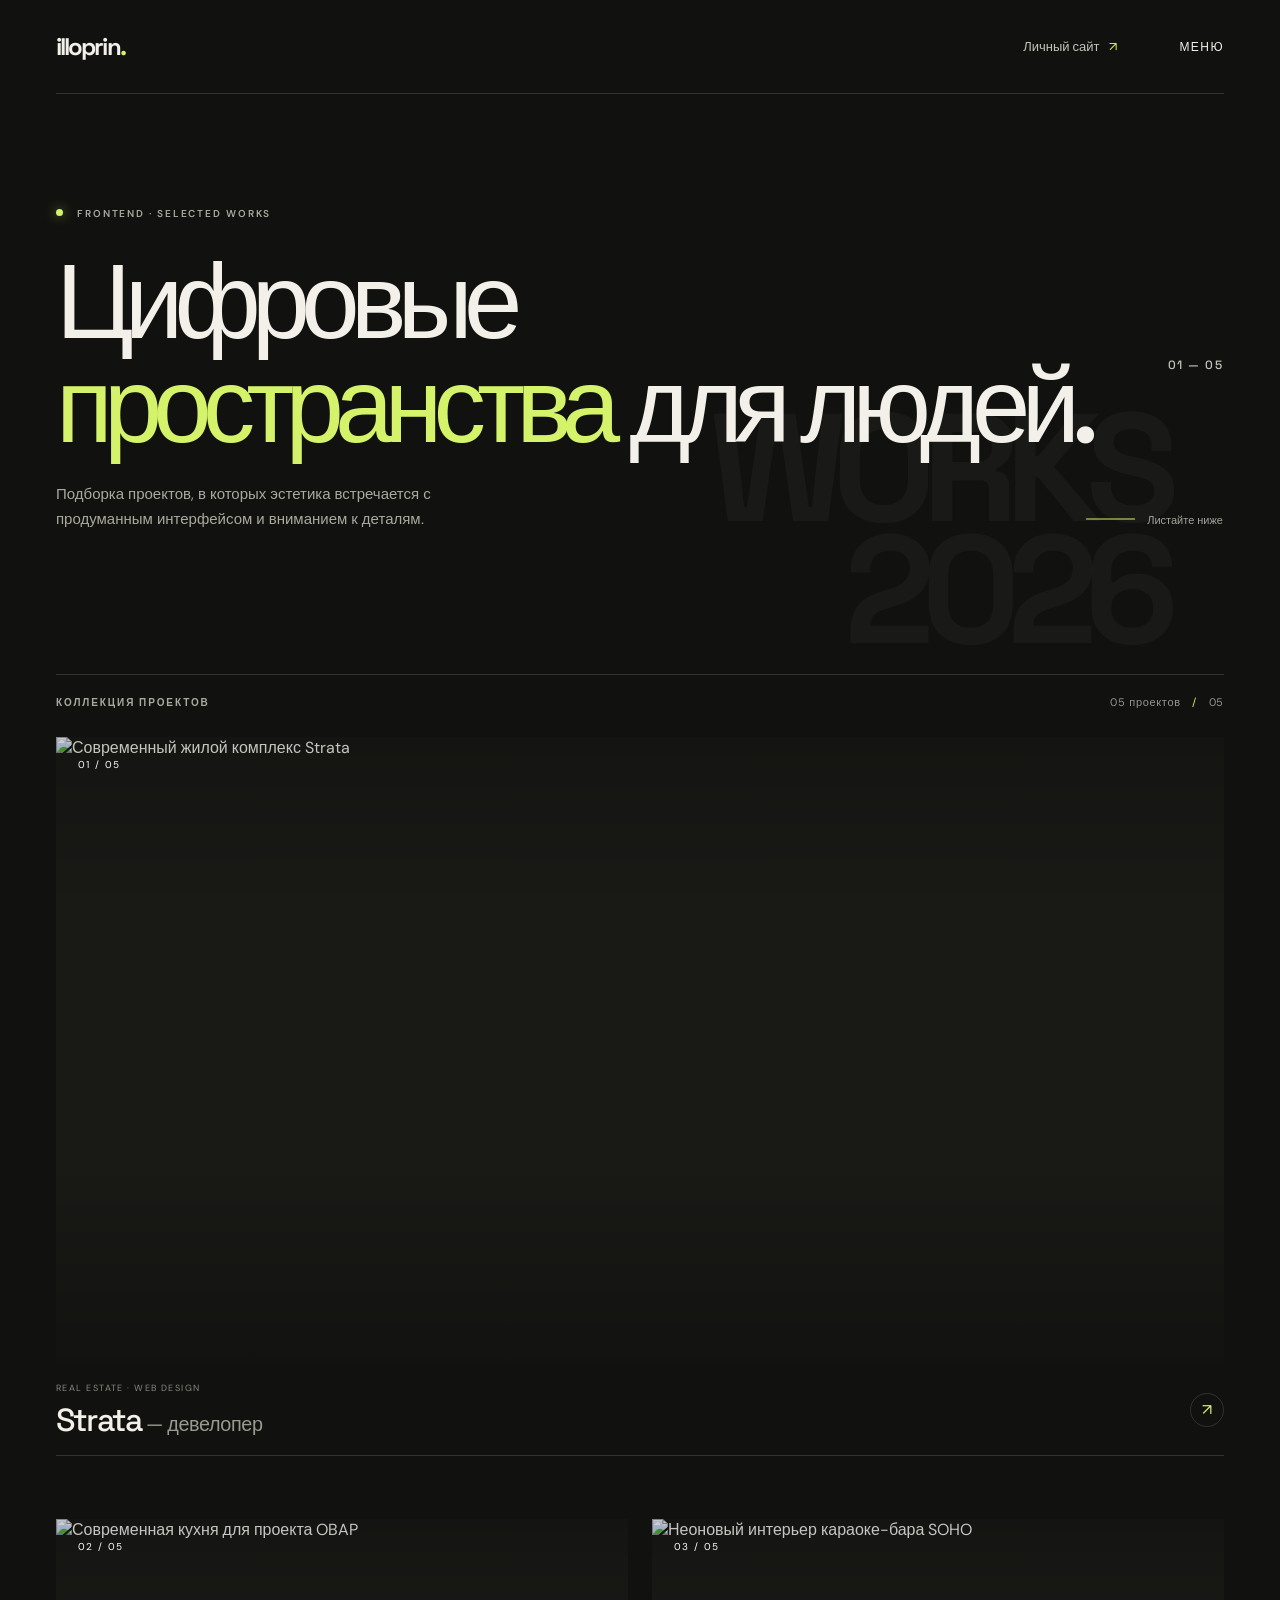
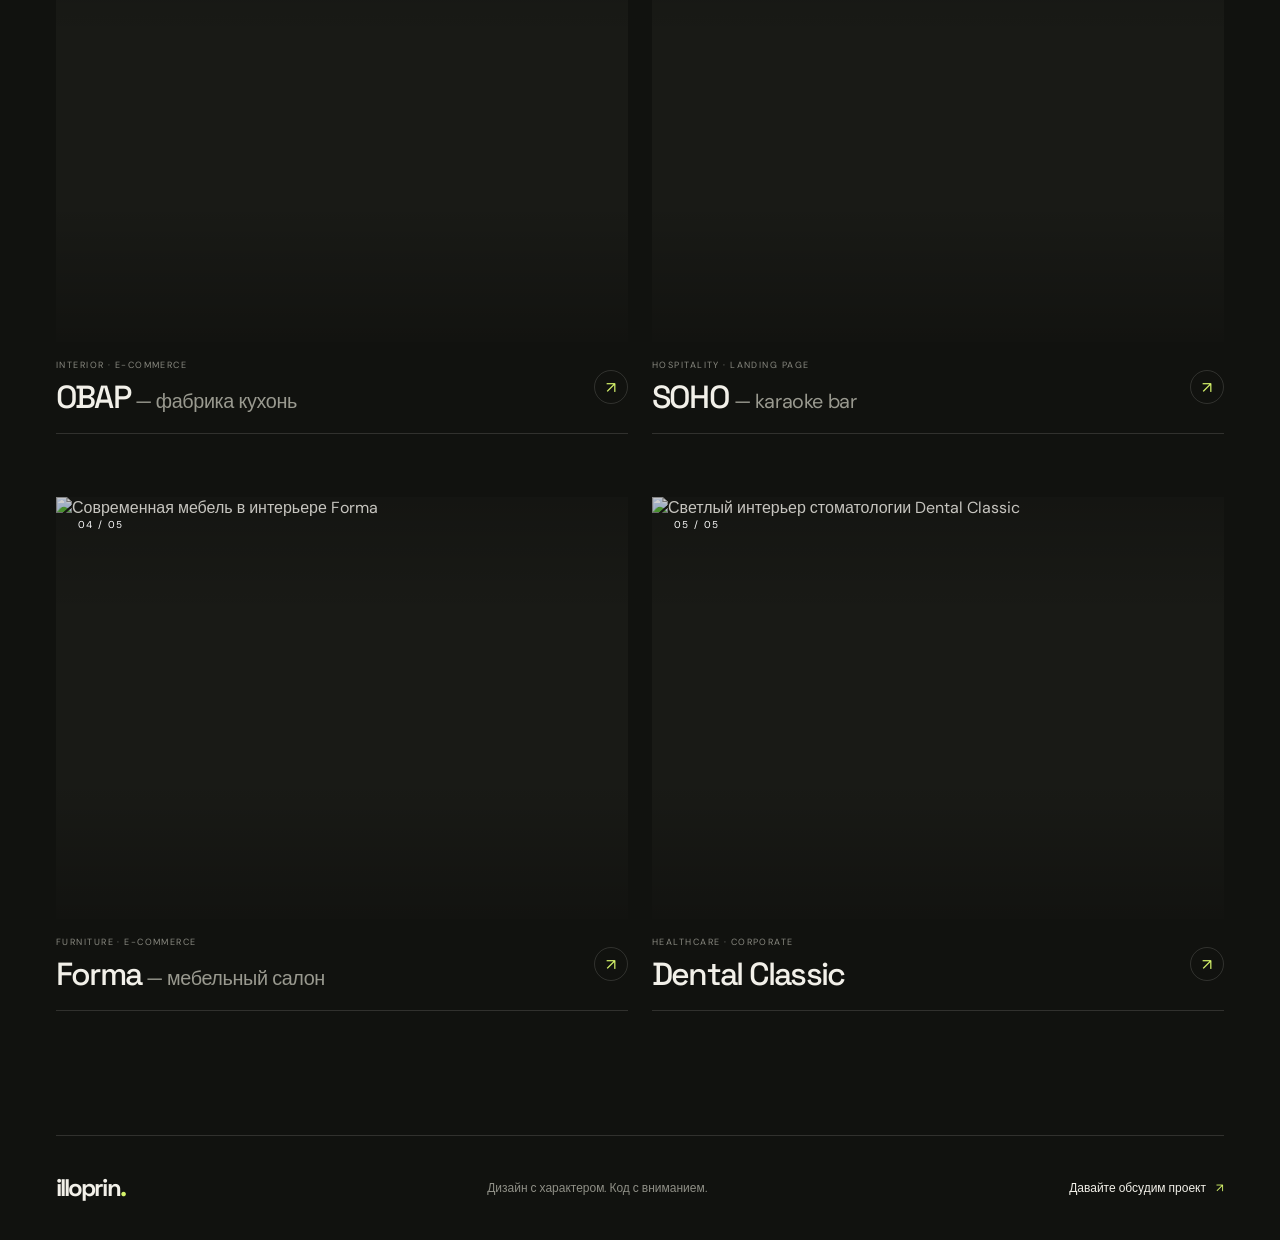
==== index.html @ 5fa37770 "initial commit" ====
<!doctype html>
<html lang="ru">
  <head>
    <meta charset="UTF-8" />
    <meta name="viewport" content="width=device-width, initial-scale=1.0" />
    <meta name="theme-color" content="#11120f" />
    <meta name="description" content="Подборка frontend-проектов: сайты для девелопера, фабрики кухонь, караоке-бара, мебельного салона и стоматологии." />
    <title>Showcase — избранные проекты</title>
    <link rel="preconnect" href="https://fonts.googleapis.com" />
    <link rel="preconnect" href="https://fonts.gstatic.com" crossorigin />
    <link href="https://fonts.googleapis.com/css2?family=DM+Sans:wght@400;500;600;700&family=Space+Grotesk:wght@400;500;600;700&display=swap" rel="stylesheet" />
    <link rel="stylesheet" href="showcase.css" />
    <script src="showcase.js" defer></script>
  </head>
  <body>
    <div class="page-shell">
      <header class="site-header">
        <a class="wordmark" href="#top" aria-label="Showcase — на главную">illoprin<span>.</span></a>
        <a class="header-note" href="https://illoprin.ru/" target="_blank" rel="noreferrer">Личный сайт <span aria-hidden="true">↗</span></a>
        <button class="menu-toggle" type="button" aria-expanded="false" aria-controls="site-menu" aria-label="Открыть меню">
          <span class="menu-label">Меню</span>
        </button>
      </header>

      <main id="top">
        <section class="intro" aria-labelledby="intro-title">
          <div class="intro-copy">
            <p class="eyebrow"><span class="status-dot"></span> FRONTEND · SELECTED WORKS</p>
            <h1 id="intro-title">Цифровые<br /><span>пространства</span><i> для людей.</i></h1>
            <p class="intro-description">Подборка проектов, в которых эстетика встречается с продуманным интерфейсом и вниманием к деталям.</p>
          </div>
          <div class="intro-side">
            <span class="side-index">01 — 05</span>
            <a class="scroll-cue" href="#projects"><span class="scroll-line"></span> Листайте ниже</a>
          </div>
          <span class="intro-watermark" aria-hidden="true">WORKS<br />2026</span>
        </section>

        <section class="projects" id="projects" aria-label="Избранные проекты">
          <div class="section-heading">
            <p class="eyebrow">КОЛЛЕКЦИЯ ПРОЕКТОВ</p>
            <span>05 проектов <span class="heading-divider">/</span> 05</span>
          </div>
          <div class="project-grid">
            <a class="project-card project-card--wide" href="https://illoprin.github.io/portfolio-cases/strata/" target="_blank" rel="noreferrer" style="--card-accent:#d5debf; --card-image:url('https://images.unsplash.com/photo-1545324418-cc1a3fa10c00?auto=format&fit=crop&w=1600&q=85')" data-menu-image="https://images.unsplash.com/photo-1545324418-cc1a3fa10c00?auto=format&fit=crop&w=1800&q=85">
              <div class="card-image"><img src="https://images.unsplash.com/photo-1545324418-cc1a3fa10c00?auto=format&amp;fit=crop&amp;w=1400&amp;q=85" alt="Современный жилой комплекс Strata" loading="lazy" /><span class="card-open" aria-hidden="true">↗</span><span class="card-number">01 / 05</span></div>
              <div class="card-info"><div><p class="card-category">REAL ESTATE · WEB DESIGN</p><h2>Strata<span> — девелопер</span></h2></div><span class="card-arrow" aria-hidden="true">↗</span></div>
            </a>
            <a class="project-card" href="https://illoprin.github.io/portfolio-cases/obap/" target="_blank" rel="noreferrer" style="--card-accent:#eee8d8; --card-image:url('https://images.unsplash.com/photo-1600566753086-00f18fb6b3ea?auto=format&fit=crop&w=1200&q=85')" data-menu-image="https://images.unsplash.com/photo-1600566753086-00f18fb6b3ea?auto=format&fit=crop&w=1800&q=85">
              <div class="card-image"><img src="https://images.unsplash.com/photo-1600566753086-00f18fb6b3ea?auto=format&amp;fit=crop&amp;w=1100&amp;q=85" alt="Современная кухня для проекта OBAP" loading="lazy" /><span class="card-open" aria-hidden="true">↗</span><span class="card-number">02 / 05</span></div>
              <div class="card-info"><div><p class="card-category">INTERIOR · E-COMMERCE</p><h2>OBAP<span> — фабрика кухонь</span></h2></div><span class="card-arrow" aria-hidden="true">↗</span></div>
            </a>
            <a class="project-card" href="https://illoprin.github.io/portfolio-cases/soho/" target="_blank" rel="noreferrer" style="--card-accent:#c2a0e8; --card-image:url('https://images.pexels.com/photos/13825633/pexels-photo-13825633.jpeg?auto=compress&cs=tinysrgb&w=1200')" data-menu-image="https://images.pexels.com/photos/13825633/pexels-photo-13825633.jpeg?auto=compress&cs=tinysrgb&w=1800">
              <div class="card-image"><img src="https://images.pexels.com/photos/13825633/pexels-photo-13825633.jpeg?auto=compress&amp;cs=tinysrgb&amp;w=1100" alt="Неоновый интерьер караоке-бара SOHO" loading="lazy" /><span class="card-open" aria-hidden="true">↗</span><span class="card-number">03 / 05</span></div>
              <div class="card-info"><div><p class="card-category">HOSPITALITY · LANDING PAGE</p><h2>SOHO<span> — karaoke bar</span></h2></div><span class="card-arrow" aria-hidden="true">↗</span></div>
            </a>
            <a class="project-card" href="https://illoprin.github.io/portfolio-cases/forma/" target="_blank" rel="noreferrer" style="--card-accent:#d8c1a6; --card-image:url('https://images.unsplash.com/photo-1567016432779-094069958ea5?auto=format&fit=crop&w=1200&q=85')" data-menu-image="https://images.unsplash.com/photo-1567016432779-094069958ea5?auto=format&fit=crop&w=1800&q=85">
              <div class="card-image"><img src="https://images.unsplash.com/photo-1567016432779-094069958ea5?auto=format&amp;fit=crop&amp;w=1100&amp;q=85" alt="Современная мебель в интерьере Forma" loading="lazy" /><span class="card-open" aria-hidden="true">↗</span><span class="card-number">04 / 05</span></div>
              <div class="card-info"><div><p class="card-category">FURNITURE · E-COMMERCE</p><h2>Forma<span> — мебельный салон</span></h2></div><span class="card-arrow" aria-hidden="true">↗</span></div>
            </a>
            <a class="project-card" href="https://illoprin.github.io/portfolio-cases/dental-classic/" target="_blank" rel="noreferrer" style="--card-accent:#a8cfca; --card-image:url('https://images.unsplash.com/photo-1606811971618-4486d14f3f99?auto=format&fit=crop&w=1200&q=85')" data-menu-image="https://images.unsplash.com/photo-1606811971618-4486d14f3f99?auto=format&fit=crop&w=1800&q=85">
              <div class="card-image"><img src="https://images.unsplash.com/photo-1606811841689-23dfddce3e95?auto=format&amp;fit=crop&amp;w=1100&amp;q=85" alt="Светлый интерьер стоматологии Dental Classic" loading="lazy" /><span class="card-open" aria-hidden="true">↗</span><span class="card-number">05 / 05</span></div>
              <div class="card-info"><div><p class="card-category">HEALTHCARE · CORPORATE</p><h2>Dental Classic</h2></div><span class="card-arrow" aria-hidden="true">↗</span></div>
            </a>
          </div>
        </section>
      </main>

      <footer class="site-footer">
        <a class="wordmark" href="#top">illoprin<span>.</span></a>
        <p>Дизайн с характером. Код с вниманием.</p>
        <a class="contact-link" href="https://t.me/illoprin" target="_blank" rel="noreferrer">Давайте обсудим проект <span>↗</span></a>
      </footer>
    </div>

    <div class="menu-backdrop" aria-hidden="true"></div>
    <nav class="site-menu" id="site-menu" aria-label="Навигация по проектам" aria-hidden="true" inert>
      <button class="menu-close" type="button" aria-label="Закрыть меню">×</button>
      <div class="menu-inner">
        <p class="eyebrow">НАВИГАЦИЯ</p>
        <a href="https://illoprin.github.io/portfolio-cases/strata/" target="_blank" rel="noreferrer" class="menu-item" data-project="0"><span>01</span> Strata <small>Девелопер</small><b>↗</b></a>
        <a href="https://illoprin.github.io/portfolio-cases/obap/" target="_blank" rel="noreferrer" class="menu-item" data-project="1"><span>02</span> OBAP <small>Фабрика кухонь</small><b>↗</b></a>
        <a href="https://illoprin.github.io/portfolio-cases/soho/" target="_blank" rel="noreferrer" class="menu-item" data-project="2"><span>03</span> SOHO <small>Karaoke bar</small><b>↗</b></a>
        <a href="https://illoprin.github.io/portfolio-cases/forma/" target="_blank" rel="noreferrer" class="menu-item" data-project="3"><span>04</span> Forma <small>Мебельный салон</small><b>↗</b></a>
        <a href="https://illoprin.github.io/portfolio-cases/dental-classic/" target="_blank" rel="noreferrer" class="menu-item" data-project="4"><span>05</span> Dental Classic <small>Стоматология</small><b>↗</b></a>
        <a class="menu-contact" href="https://t.me/illoprin" target="_blank" rel="noreferrer">Связаться со мной <span>↗</span></a>
      </div>
      <span class="menu-footnote">SELECTED WORKS · 2024—2025</span>
    </nav>
  </body>
</html>
---- showcase.css ----
:root {
  color-scheme: dark;
  --bg: #11120f;
  --surface: #191a16;
  --text: #f2f0e9;
  --muted: #95958d;
  --acid: #d5f36a;
  --line: rgba(242, 240, 233, 0.14);
  font-family: "DM Sans", sans-serif;
  font-synthesis: none;
  text-rendering: optimizeLegibility;
}

* {
  box-sizing: border-box;
}
html {
  scroll-behavior: smooth;
}
body {
  margin: 0;
  background: var(--bg);
  color: var(--text);
}
a {
  color: inherit;
  text-decoration: none;
}
button {
  color: inherit;
  font: inherit;
}
.page-shell {
  position: relative;
  z-index: 1;
  overflow: hidden;
  transition:
    filter 0.55s ease,
    transform 0.55s ease;
}
.site-header,
.intro,
.projects,
.site-footer {
  width: min(1440px, calc(100% - 112px));
  margin-inline: auto;
}
.site-header {
  height: 94px;
  display: flex;
  align-items: center;
  justify-content: space-between;
  border-bottom: 1px solid var(--line);
  position: relative;
  z-index: 12;
}
.wordmark {
  font:
    700 24px "Space Grotesk",
    sans-serif;
  letter-spacing: -0.08em;
}
.wordmark span {
  color: var(--acid);
}
.header-note {
  margin-left: auto;
  margin-right: 52px;
  font-size: 13px;
  color: #c3c2b9;
}
.header-note span,
.contact-link span {
  color: var(--acid);
  margin-left: 7px;
}
.menu-toggle {
  display: flex;
  align-items: center;
  gap: 12px;
  border: 0;
  background: none;
  cursor: pointer;
  padding: 10px 0 10px 10px;
  font-size: 12px;
  letter-spacing: 0.12em;
  text-transform: uppercase;
}
.menu-toggle span:not(.menu-label) {
  position: absolute;
  width: 22px;
  height: 1px;
  right: 48px;
  background: var(--text);
  transition: transform 0.3s ease;
}

.intro {
  position: relative;
  min-height: 575px;
  display: flex;
  align-items: center;
  justify-content: space-between;
  padding: 87px 0 110px;
}
.intro-copy {
  position: relative;
  z-index: 1;
}
.eyebrow {
  margin: 0;
  color: #aaa99f;
  font-size: 10px;
  letter-spacing: 0.19em;
  font-weight: 600;
}
.status-dot {
  display: inline-block;
  width: 7px;
  height: 7px;
  border-radius: 50%;
  background: var(--acid);
  margin: 0 10px 1px 0;
  box-shadow: 0 0 12px #d5f36a90;
}
h1 {
  margin: 31px 0 23px;
  font:
    500 clamp(56px, 8.2vw, 116px)/0.99 "Space Grotesk",
    sans-serif;
  letter-spacing: -0.085em;
}
h1 span {
  color: var(--acid);
}
h1 i {
  font-style: normal;
}
.intro-description {
  max-width: 410px;
  margin: 0;
  color: #aaa99f;
  font-size: 15px;
  line-height: 1.7;
}
.intro-side {
  position: absolute;
  right: 1px;
  top: 50%;
  transform: translateY(-15%);
  display: flex;
  flex-direction: column;
  align-items: flex-end;
  gap: 140px;
}
.side-index {
  font:
    500 12px "Space Grotesk",
    sans-serif;
  color: #c7c6bd;
  letter-spacing: 0.12em;
}
.scroll-cue {
  display: flex;
  align-items: center;
  gap: 12px;
  color: #a3a39a;
  font-size: 11px;
}
.scroll-line {
  width: 49px;
  height: 1px;
  background: var(--acid);
}
.intro-watermark {
  position: absolute;
  right: 5%;
  bottom: 18px;
  color: rgba(255, 255, 255, 0.035);
  font:
    700 clamp(76px, 12vw, 170px)/0.79 "Space Grotesk",
    sans-serif;
  letter-spacing: -0.09em;
  text-align: right;
  pointer-events: none;
}
.projects {
  padding: 5px 0 124px;
}
.section-heading {
  border-top: 1px solid var(--line);
  padding: 20px 0 28px;
  display: flex;
  justify-content: space-between;
  align-items: center;
  color: #96968e;
  font-size: 11px;
  letter-spacing: 0.06em;
}
.heading-divider {
  color: var(--acid);
  padding: 0 8px;
}
.project-grid {
  display: grid;
  grid-template-columns: repeat(2, minmax(0, 1fr));
  gap: 63px 24px;
}
.project-card {
  display: block;
  min-width: 0;
}
.project-card--wide {
  grid-column: 1 / -1;
}
.card-image {
  position: relative;
  overflow: hidden;
  height: clamp(270px, 33vw, 455px);
  background: var(--surface);
}
.project-card--wide .card-image {
  height: clamp(360px, 49vw, 665px);
}
.card-image::after {
  content: "";
  position: absolute;
  inset: 0;
  background: linear-gradient(
    180deg,
    rgba(0, 0, 0, 0.2),
    transparent 28%,
    transparent 67%,
    rgba(0, 0, 0, 0.28)
  );
  pointer-events: none;
}
.card-image img {
  display: block;
  width: 100%;
  height: 100%;
  object-fit: cover;
  transition:
    transform 0.8s cubic-bezier(0.2, 0.65, 0.3, 1),
    filter 0.5s;
}
.project-card:hover .card-image img {
  transform: scale(1.035);
  filter: saturate(1.07);
}
.card-number {
  position: absolute;
  z-index: 1;
  left: 22px;
  top: 21px;
  color: white;
  font-size: 10px;
  letter-spacing: 0.14em;
}
.card-open {
  position: absolute;
  z-index: 1;
  right: 18px;
  top: 18px;
  width: 40px;
  height: 40px;
  border: 1px solid rgba(255, 255, 255, 0.6);
  border-radius: 50%;
  display: grid;
  place-items: center;
  font-size: 18px;
  opacity: 0;
  transform: translate(-5px, 5px);
  transition: 0.3s ease;
}
.project-card:hover .card-open {
  opacity: 1;
  transform: none;
}
.card-info {
  min-height: 92px;
  display: flex;
  align-items: center;
  justify-content: space-between;
  border-bottom: 1px solid var(--line);
}
.card-category {
  margin: 0 0 9px;
  color: #898980;
  font-size: 9px;
  letter-spacing: 0.16em;
}
.card-info h2 {
  margin: 0;
  font:
    500 clamp(22px, 3vw, 32px)/1.1 "Space Grotesk",
    sans-serif;
  letter-spacing: -0.055em;
}
.card-info h2 span {
  color: #99998f;
  font-family: "DM Sans", sans-serif;
  font-weight: 400;
  font-size: 0.62em;
  letter-spacing: -0.02em;
}
.card-arrow {
  width: 34px;
  height: 34px;
  border: 1px solid var(--line);
  border-radius: 50%;
  display: grid;
  place-items: center;
  color: var(--acid);
  transition:
    background 0.25s,
    color 0.25s;
}
.project-card:hover .card-arrow {
  background: var(--acid);
  color: var(--bg);
}
.site-footer {
  min-height: 105px;
  border-top: 1px solid var(--line);
  display: flex;
  align-items: center;
  justify-content: space-between;
  gap: 20px;
}
.site-footer p {
  color: #8f8f86;
  font-size: 12px;
}
.contact-link {
  font-size: 12px;
}
.menu-backdrop {
  position: fixed;
  inset: -30px;
  z-index: 5;
  opacity: 0;
  pointer-events: none;
  background-size: cover;
  background-position: center;
  filter: blur(22px) brightness(0.34);
  transform: scale(1.08);
  transition:
    opacity 0.5s ease,
    background-image 0.3s ease;
}
.menu-backdrop::after {
  content: "";
  position: absolute;
  inset: 0;
  background: rgba(8, 9, 7, 0.48);
}
.site-menu {
  position: fixed;
  inset: 0;
  z-index: 10;
  display: flex;
  justify-content: center;
  align-items: center;
  visibility: hidden;
  opacity: 0;
  transition:
    opacity 0.35s ease,
    visibility 0.35s;
  overflow-y: auto;
}
.menu-inner {
  width: min(720px, calc(100% - 48px));
  padding: 105px 0 90px;
}
.menu-close {
  position: fixed;
  top: 30px;
  right: max(56px, calc((100vw - 1440px) / 2));
  width: 42px;
  height: 42px;
  border: 1px solid rgba(255, 255, 255, 0.5);
  border-radius: 50%;
  background: transparent;
  color: var(--text);
  font-size: 28px;
  line-height: 1;
  cursor: pointer;
  z-index: 2;
  transition:
    color 0.2s,
    background 0.2s;
}
.menu-close:hover {
  background: var(--acid);
  color: var(--bg);
}
.menu-inner > .eyebrow {
  margin-bottom: 22px;
}
.menu-item {
  min-height: 69px;
  display: flex;
  align-items: baseline;
  gap: 18px;
  border-bottom: 1px solid rgba(255, 255, 255, 0.24);
  font:
    500 clamp(25px, 4vw, 38px) "Space Grotesk",
    sans-serif;
  letter-spacing: -0.055em;
  transition:
    color 0.2s,
    padding 0.25s;
}
.menu-item:hover {
  color: var(--acid);
  padding-left: 8px;
}
.menu-item > span {
  width: 25px;
  color: var(--acid);
  font:
    10px "DM Sans",
    sans-serif;
  letter-spacing: 0.08em;
}
.menu-item small {
  color: #c2c0b6;
  font:
    11px "DM Sans",
    sans-serif;
  letter-spacing: 0;
  margin-left: auto;
}
.menu-item b {
  color: var(--acid);
  font:
    16px "DM Sans",
    sans-serif;
}
.menu-contact {
  display: inline-flex;
  margin-top: 33px;
  font-size: 12px;
  border-bottom: 1px solid var(--acid);
  padding-bottom: 7px;
}
.menu-contact span {
  color: var(--acid);
  padding-left: 14px;
}
.menu-footnote {
  position: fixed;
  bottom: 32px;
  right: max(56px, calc((100vw - 1440px) / 2));
  color: rgba(255, 255, 255, 0.62);
  font-size: 9px;
  letter-spacing: 0.16em;
}
body.menu-open {
  overflow: hidden;
}
body.menu-open .page-shell {
  filter: blur(5px) brightness(0.38);
  transform: scale(0.99);
  pointer-events: none;
}
body.menu-open .menu-backdrop {
  opacity: 1;
}
body.menu-open .site-menu {
  visibility: visible;
  opacity: 1;
}
@media (min-width: 1500px) {
  .menu-toggle span:not(.menu-label) {
    right: max(56px, calc((100vw - 1440px) / 2));
  }
}
@media (max-width: 760px) {
  .site-header,
  .intro,
  .projects,
  .site-footer {
    width: calc(100% - 40px);
  }
  .site-header {
    height: 76px;
  }
  .header-note {
    margin-right: 34px;
    font-size: 11px;
  }
  .menu-toggle span:not(.menu-label) {
    right: 20px;
  }
  .menu-toggle .menu-label {
    display: none;
  }
  .intro {
    min-height: 530px;
    padding: 90px 0 120px;
    align-items: flex-start;
  }
  h1 {
    font-size: clamp(55px, 12vw, 86px);
    margin-top: 31px;
  }
  .intro-description {
    max-width: 330px;
    font-size: 14px;
  }
  .intro-side {
    top: auto;
    bottom: 45px;
    left: 0;
    right: 0;
    transform: none;
    flex-direction: row;
    justify-content: space-between;
    align-items: center;
    gap: 0;
  }
  .intro-watermark {
    right: -15px;
    bottom: 35px;
    font-size: 20vw;
  }
  .project-grid {
    gap: 45px 16px;
  }
  .card-image {
    height: clamp(220px, 43vw, 330px);
  }
  .project-card--wide .card-image {
    height: clamp(270px, 63vw, 470px);
  }
  .card-info {
    min-height: 82px;
  }
  .card-number {
    left: 13px;
    top: 14px;
  }
  .card-info h2 {
    font-size: clamp(20px, 4vw, 27px);
  }
  .card-category {
    font-size: 8px;
  }
  .projects {
    padding-bottom: 85px;
  }
  .site-footer {
    min-height: 130px;
    flex-wrap: wrap;
    padding: 25px 0;
  }
  .site-footer p {
    order: 3;
    width: 100%;
    margin: 0;
  }
  .menu-footnote {
    right: 20px;
    bottom: 18px;
  }
  .menu-close {
    top: 17px;
    right: 20px;
  }
  .menu-inner {
    padding-top: 85px;
  }
}
@media (max-width: 520px) {
  .project-grid {
    grid-template-columns: 1fr;
    gap: 38px;
  }
  .project-card--wide {
    grid-column: auto;
  }
  .card-image,
  .project-card--wide .card-image {
    height: 66vw;
    max-height: 390px;
  }
  .card-open {
    opacity: 1;
    transform: none;
  }
  .card-info {
    min-height: 76px;
  }
  .card-info h2 {
    font-size: 25px;
  }
  .menu-item {
    min-height: 62px;
    gap: 11px;
    font-size: 27px;
  }
  .menu-item small {
    font-size: 9px;
  }
  .menu-item > span {
    width: 20px;
  }
  .section-heading {
    font-size: 10px;
  }
  .site-footer .contact-link {
    font-size: 10px;
  }
}
@media (prefers-reduced-motion: reduce) {
  *,
  *::before,
  *::after {
    scroll-behavior: auto !important;
    transition-duration: 0.01ms !important;
    animation-duration: 0.01ms !important;
  }
}
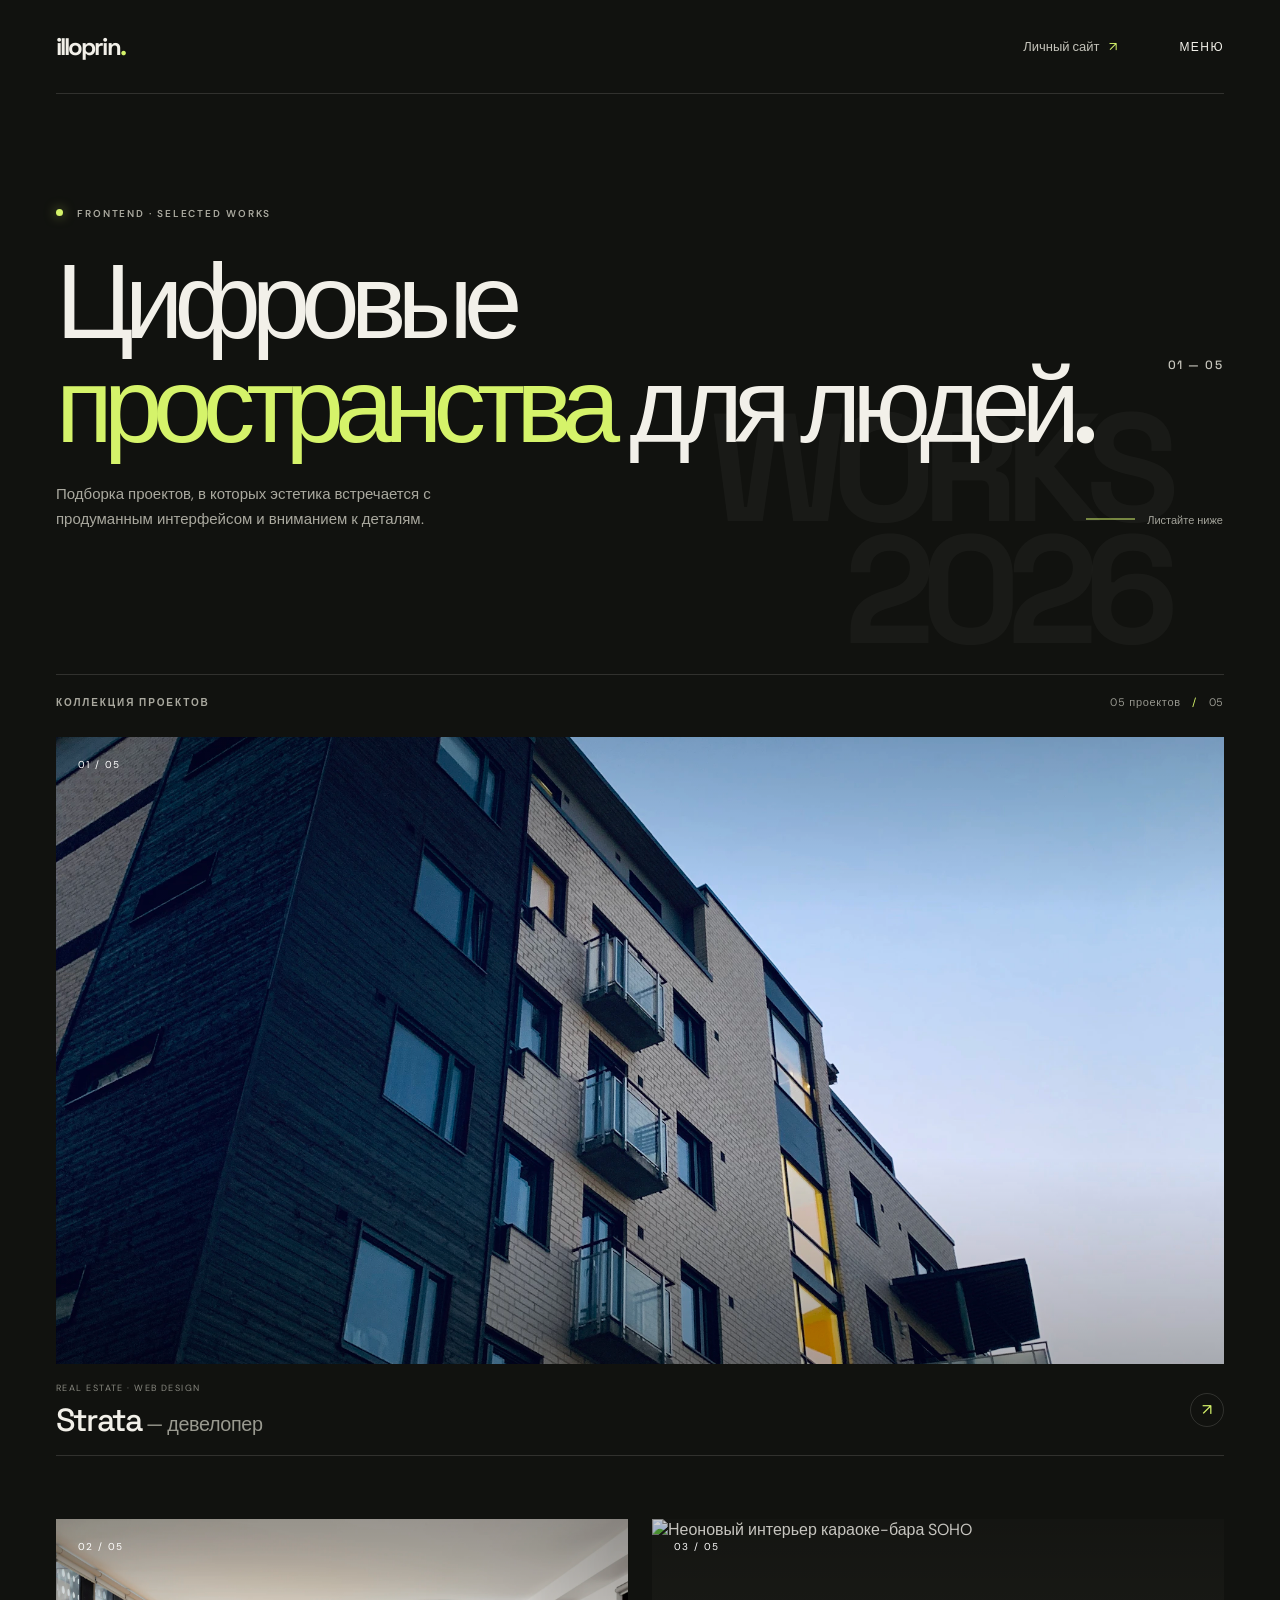
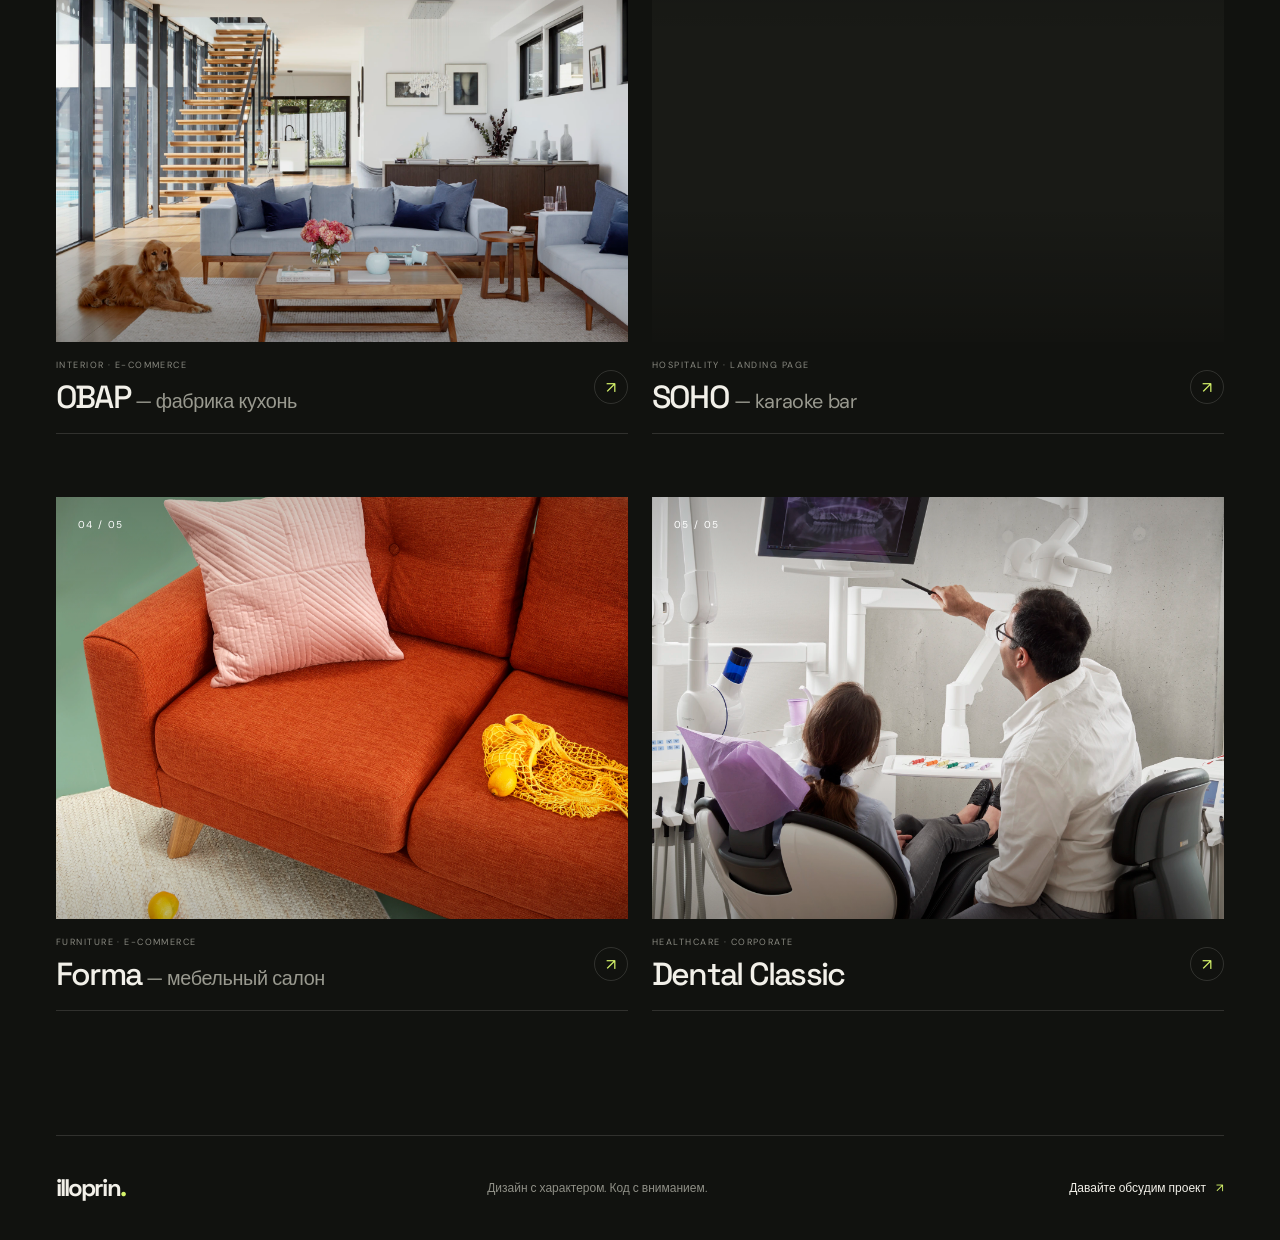
==== commit 27edf17c: "local image placement" ====
--- a/index.html
+++ b/index.html
@@ -4,20 +4,40 @@
     <meta charset="UTF-8" />
     <meta name="viewport" content="width=device-width, initial-scale=1.0" />
     <meta name="theme-color" content="#11120f" />
-    <meta name="description" content="Подборка frontend-проектов: сайты для девелопера, фабрики кухонь, караоке-бара, мебельного салона и стоматологии." />
+    <meta
+      name="description"
+      content="Подборка frontend-проектов: сайты для девелопера, фабрики кухонь, караоке-бара, мебельного салона и стоматологии."
+    />
     <title>Showcase — избранные проекты</title>
     <link rel="preconnect" href="https://fonts.googleapis.com" />
     <link rel="preconnect" href="https://fonts.gstatic.com" crossorigin />
-    <link href="https://fonts.googleapis.com/css2?family=DM+Sans:wght@400;500;600;700&family=Space+Grotesk:wght@400;500;600;700&display=swap" rel="stylesheet" />
+    <link
+      href="https://fonts.googleapis.com/css2?family=DM+Sans:wght@400;500;600;700&family=Space+Grotesk:wght@400;500;600;700&display=swap"
+      rel="stylesheet"
+    />
     <link rel="stylesheet" href="showcase.css" />
     <script src="showcase.js" defer></script>
   </head>
   <body>
     <div class="page-shell">
       <header class="site-header">
-        <a class="wordmark" href="#top" aria-label="Showcase — на главную">illoprin<span>.</span></a>
-        <a class="header-note" href="https://illoprin.ru/" target="_blank" rel="noreferrer">Личный сайт <span aria-hidden="true">↗</span></a>
-        <button class="menu-toggle" type="button" aria-expanded="false" aria-controls="site-menu" aria-label="Открыть меню">
+        <a class="wordmark" href="#top" aria-label="Showcase — на главную"
+          >illoprin<span>.</span></a
+        >
+        <a
+          class="header-note"
+          href="https://illoprin.ru/"
+          target="_blank"
+          rel="noreferrer"
+          >Личный сайт <span aria-hidden="true">↗</span></a
+        >
+        <button
+          class="menu-toggle"
+          type="button"
+          aria-expanded="false"
+          aria-controls="site-menu"
+          aria-label="Открыть меню"
+        >
           <span class="menu-label">Меню</span>
         </button>
       </header>
@@ -25,15 +45,26 @@
       <main id="top">
         <section class="intro" aria-labelledby="intro-title">
           <div class="intro-copy">
-            <p class="eyebrow"><span class="status-dot"></span> FRONTEND · SELECTED WORKS</p>
-            <h1 id="intro-title">Цифровые<br /><span>пространства</span><i> для людей.</i></h1>
-            <p class="intro-description">Подборка проектов, в которых эстетика встречается с продуманным интерфейсом и вниманием к деталям.</p>
+            <p class="eyebrow">
+              <span class="status-dot"></span> FRONTEND · SELECTED WORKS
+            </p>
+            <h1 id="intro-title">
+              Цифровые<br /><span>пространства</span><i> для людей.</i>
+            </h1>
+            <p class="intro-description">
+              Подборка проектов, в которых эстетика встречается с продуманным
+              интерфейсом и вниманием к деталям.
+            </p>
           </div>
           <div class="intro-side">
             <span class="side-index">01 — 05</span>
-            <a class="scroll-cue" href="#projects"><span class="scroll-line"></span> Листайте ниже</a>
-          </div>
-          <span class="intro-watermark" aria-hidden="true">WORKS<br />2026</span>
+            <a class="scroll-cue" href="#projects"
+              ><span class="scroll-line"></span> Листайте ниже</a
+            >
+          </div>
+          <span class="intro-watermark" aria-hidden="true"
+            >WORKS<br />2026</span
+          >
         </section>
 
         <section class="projects" id="projects" aria-label="Избранные проекты">
@@ -42,25 +73,140 @@
             <span>05 проектов <span class="heading-divider">/</span> 05</span>
           </div>
           <div class="project-grid">
-            <a class="project-card project-card--wide" href="https://illoprin.github.io/portfolio-cases/strata/" target="_blank" rel="noreferrer" style="--card-accent:#d5debf; --card-image:url('https://images.unsplash.com/photo-1545324418-cc1a3fa10c00?auto=format&fit=crop&w=1600&q=85')" data-menu-image="https://images.unsplash.com/photo-1545324418-cc1a3fa10c00?auto=format&fit=crop&w=1800&q=85">
-              <div class="card-image"><img src="https://images.unsplash.com/photo-1545324418-cc1a3fa10c00?auto=format&amp;fit=crop&amp;w=1400&amp;q=85" alt="Современный жилой комплекс Strata" loading="lazy" /><span class="card-open" aria-hidden="true">↗</span><span class="card-number">01 / 05</span></div>
-              <div class="card-info"><div><p class="card-category">REAL ESTATE · WEB DESIGN</p><h2>Strata<span> — девелопер</span></h2></div><span class="card-arrow" aria-hidden="true">↗</span></div>
-            </a>
-            <a class="project-card" href="https://illoprin.github.io/portfolio-cases/obap/" target="_blank" rel="noreferrer" style="--card-accent:#eee8d8; --card-image:url('https://images.unsplash.com/photo-1600566753086-00f18fb6b3ea?auto=format&fit=crop&w=1200&q=85')" data-menu-image="https://images.unsplash.com/photo-1600566753086-00f18fb6b3ea?auto=format&fit=crop&w=1800&q=85">
-              <div class="card-image"><img src="https://images.unsplash.com/photo-1600566753086-00f18fb6b3ea?auto=format&amp;fit=crop&amp;w=1100&amp;q=85" alt="Современная кухня для проекта OBAP" loading="lazy" /><span class="card-open" aria-hidden="true">↗</span><span class="card-number">02 / 05</span></div>
-              <div class="card-info"><div><p class="card-category">INTERIOR · E-COMMERCE</p><h2>OBAP<span> — фабрика кухонь</span></h2></div><span class="card-arrow" aria-hidden="true">↗</span></div>
-            </a>
-            <a class="project-card" href="https://illoprin.github.io/portfolio-cases/soho/" target="_blank" rel="noreferrer" style="--card-accent:#c2a0e8; --card-image:url('https://images.pexels.com/photos/13825633/pexels-photo-13825633.jpeg?auto=compress&cs=tinysrgb&w=1200')" data-menu-image="https://images.pexels.com/photos/13825633/pexels-photo-13825633.jpeg?auto=compress&cs=tinysrgb&w=1800">
-              <div class="card-image"><img src="https://images.pexels.com/photos/13825633/pexels-photo-13825633.jpeg?auto=compress&amp;cs=tinysrgb&amp;w=1100" alt="Неоновый интерьер караоке-бара SOHO" loading="lazy" /><span class="card-open" aria-hidden="true">↗</span><span class="card-number">03 / 05</span></div>
-              <div class="card-info"><div><p class="card-category">HOSPITALITY · LANDING PAGE</p><h2>SOHO<span> — karaoke bar</span></h2></div><span class="card-arrow" aria-hidden="true">↗</span></div>
-            </a>
-            <a class="project-card" href="https://illoprin.github.io/portfolio-cases/forma/" target="_blank" rel="noreferrer" style="--card-accent:#d8c1a6; --card-image:url('https://images.unsplash.com/photo-1567016432779-094069958ea5?auto=format&fit=crop&w=1200&q=85')" data-menu-image="https://images.unsplash.com/photo-1567016432779-094069958ea5?auto=format&fit=crop&w=1800&q=85">
-              <div class="card-image"><img src="https://images.unsplash.com/photo-1567016432779-094069958ea5?auto=format&amp;fit=crop&amp;w=1100&amp;q=85" alt="Современная мебель в интерьере Forma" loading="lazy" /><span class="card-open" aria-hidden="true">↗</span><span class="card-number">04 / 05</span></div>
-              <div class="card-info"><div><p class="card-category">FURNITURE · E-COMMERCE</p><h2>Forma<span> — мебельный салон</span></h2></div><span class="card-arrow" aria-hidden="true">↗</span></div>
-            </a>
-            <a class="project-card" href="https://illoprin.github.io/portfolio-cases/dental-classic/" target="_blank" rel="noreferrer" style="--card-accent:#a8cfca; --card-image:url('https://images.unsplash.com/photo-1606811971618-4486d14f3f99?auto=format&fit=crop&w=1200&q=85')" data-menu-image="https://images.unsplash.com/photo-1606811971618-4486d14f3f99?auto=format&fit=crop&w=1800&q=85">
-              <div class="card-image"><img src="https://images.unsplash.com/photo-1606811841689-23dfddce3e95?auto=format&amp;fit=crop&amp;w=1100&amp;q=85" alt="Светлый интерьер стоматологии Dental Classic" loading="lazy" /><span class="card-open" aria-hidden="true">↗</span><span class="card-number">05 / 05</span></div>
-              <div class="card-info"><div><p class="card-category">HEALTHCARE · CORPORATE</p><h2>Dental Classic</h2></div><span class="card-arrow" aria-hidden="true">↗</span></div>
+            <a
+              class="project-card project-card--wide"
+              href="https://illoprin.github.io/portfolio-cases/strata/"
+              target="_blank"
+              rel="noreferrer"
+              style="
+                --card-accent: #d5debf;
+                --card-image: url(&quot;./images/image1.webp&quot;);
+              "
+              data-menu-image="./images/image2.webp"
+            >
+              <div class="card-image">
+                <img
+                  src="./images/image3.webp"
+                  alt="Современный жилой комплекс Strata"
+                  loading="lazy"
+                /><span class="card-open" aria-hidden="true">↗</span
+                ><span class="card-number">01 / 05</span>
+              </div>
+              <div class="card-info">
+                <div>
+                  <p class="card-category">REAL ESTATE · WEB DESIGN</p>
+                  <h2>Strata<span> — девелопер</span></h2>
+                </div>
+                <span class="card-arrow" aria-hidden="true">↗</span>
+              </div>
+            </a>
+            <a
+              class="project-card"
+              href="https://illoprin.github.io/portfolio-cases/obap/"
+              target="_blank"
+              rel="noreferrer"
+              style="
+                --card-accent: #eee8d8;
+                --card-image: url(&quot;./images/image4.webp&quot;);
+              "
+              data-menu-image="./images/image5.webp"
+            >
+              <div class="card-image">
+                <img
+                  src="./images/image6.webp"
+                  alt="Современная кухня для проекта OBAP"
+                  loading="lazy"
+                /><span class="card-open" aria-hidden="true">↗</span
+                ><span class="card-number">02 / 05</span>
+              </div>
+              <div class="card-info">
+                <div>
+                  <p class="card-category">INTERIOR · E-COMMERCE</p>
+                  <h2>OBAP<span> — фабрика кухонь</span></h2>
+                </div>
+                <span class="card-arrow" aria-hidden="true">↗</span>
+              </div>
+            </a>
+            <a
+              class="project-card"
+              href="https://illoprin.github.io/portfolio-cases/soho/"
+              target="_blank"
+              rel="noreferrer"
+              style="
+                --card-accent: #c2a0e8;
+                --card-image: url(&quot;https://images.pexels.com/photos/13825633/pexels-photo-13825633.jpeg?auto=compress&cs=tinysrgb&w=1200&quot;);
+              "
+              data-menu-image="https://images.pexels.com/photos/13825633/pexels-photo-13825633.jpeg?auto=compress&cs=tinysrgb&w=1800"
+            >
+              <div class="card-image">
+                <img
+                  src="https://images.pexels.com/photos/13825633/pexels-photo-13825633.jpeg?auto=compress&amp;cs=tinysrgb&amp;w=1100"
+                  alt="Неоновый интерьер караоке-бара SOHO"
+                  loading="lazy"
+                /><span class="card-open" aria-hidden="true">↗</span
+                ><span class="card-number">03 / 05</span>
+              </div>
+              <div class="card-info">
+                <div>
+                  <p class="card-category">HOSPITALITY · LANDING PAGE</p>
+                  <h2>SOHO<span> — karaoke bar</span></h2>
+                </div>
+                <span class="card-arrow" aria-hidden="true">↗</span>
+              </div>
+            </a>
+            <a
+              class="project-card"
+              href="https://illoprin.github.io/portfolio-cases/forma/"
+              target="_blank"
+              rel="noreferrer"
+              style="
+                --card-accent: #d8c1a6;
+                --card-image: url(&quot;./images/image7.webp&quot;);
+              "
+              data-menu-image="./images/image8.webp"
+            >
+              <div class="card-image">
+                <img
+                  src="./images/image9.webp"
+                  alt="Современная мебель в интерьере Forma"
+                  loading="lazy"
+                /><span class="card-open" aria-hidden="true">↗</span
+                ><span class="card-number">04 / 05</span>
+              </div>
+              <div class="card-info">
+                <div>
+                  <p class="card-category">FURNITURE · E-COMMERCE</p>
+                  <h2>Forma<span> — мебельный салон</span></h2>
+                </div>
+                <span class="card-arrow" aria-hidden="true">↗</span>
+              </div>
+            </a>
+            <a
+              class="project-card"
+              href="https://illoprin.github.io/portfolio-cases/dental-classic/"
+              target="_blank"
+              rel="noreferrer"
+              style="
+                --card-accent: #a8cfca;
+                --card-image: url(&quot;./images/image10.webp&quot;);
+              "
+              data-menu-image="./images/image11.webp"
+            >
+              <div class="card-image">
+                <img
+                  src="./images/image12.webp"
+                  alt="Светлый интерьер стоматологии Dental Classic"
+                  loading="lazy"
+                /><span class="card-open" aria-hidden="true">↗</span
+                ><span class="card-number">05 / 05</span>
+              </div>
+              <div class="card-info">
+                <div>
+                  <p class="card-category">HEALTHCARE · CORPORATE</p>
+                  <h2>Dental Classic</h2>
+                </div>
+                <span class="card-arrow" aria-hidden="true">↗</span>
+              </div>
             </a>
           </div>
         </section>
@@ -69,21 +215,76 @@
       <footer class="site-footer">
         <a class="wordmark" href="#top">illoprin<span>.</span></a>
         <p>Дизайн с характером. Код с вниманием.</p>
-        <a class="contact-link" href="https://t.me/illoprin" target="_blank" rel="noreferrer">Давайте обсудим проект <span>↗</span></a>
+        <a
+          class="contact-link"
+          href="https://t.me/illoprin"
+          target="_blank"
+          rel="noreferrer"
+          >Давайте обсудим проект <span>↗</span></a
+        >
       </footer>
     </div>
 
     <div class="menu-backdrop" aria-hidden="true"></div>
-    <nav class="site-menu" id="site-menu" aria-label="Навигация по проектам" aria-hidden="true" inert>
-      <button class="menu-close" type="button" aria-label="Закрыть меню">×</button>
+    <nav
+      class="site-menu"
+      id="site-menu"
+      aria-label="Навигация по проектам"
+      aria-hidden="true"
+      inert
+    >
+      <button class="menu-close" type="button" aria-label="Закрыть меню">
+        ×
+      </button>
       <div class="menu-inner">
         <p class="eyebrow">НАВИГАЦИЯ</p>
-        <a href="https://illoprin.github.io/portfolio-cases/strata/" target="_blank" rel="noreferrer" class="menu-item" data-project="0"><span>01</span> Strata <small>Девелопер</small><b>↗</b></a>
-        <a href="https://illoprin.github.io/portfolio-cases/obap/" target="_blank" rel="noreferrer" class="menu-item" data-project="1"><span>02</span> OBAP <small>Фабрика кухонь</small><b>↗</b></a>
-        <a href="https://illoprin.github.io/portfolio-cases/soho/" target="_blank" rel="noreferrer" class="menu-item" data-project="2"><span>03</span> SOHO <small>Karaoke bar</small><b>↗</b></a>
-        <a href="https://illoprin.github.io/portfolio-cases/forma/" target="_blank" rel="noreferrer" class="menu-item" data-project="3"><span>04</span> Forma <small>Мебельный салон</small><b>↗</b></a>
-        <a href="https://illoprin.github.io/portfolio-cases/dental-classic/" target="_blank" rel="noreferrer" class="menu-item" data-project="4"><span>05</span> Dental Classic <small>Стоматология</small><b>↗</b></a>
-        <a class="menu-contact" href="https://t.me/illoprin" target="_blank" rel="noreferrer">Связаться со мной <span>↗</span></a>
+        <a
+          href="https://illoprin.github.io/portfolio-cases/strata/"
+          target="_blank"
+          rel="noreferrer"
+          class="menu-item"
+          data-project="0"
+          ><span>01</span> Strata <small>Девелопер</small><b>↗</b></a
+        >
+        <a
+          href="https://illoprin.github.io/portfolio-cases/obap/"
+          target="_blank"
+          rel="noreferrer"
+          class="menu-item"
+          data-project="1"
+          ><span>02</span> OBAP <small>Фабрика кухонь</small><b>↗</b></a
+        >
+        <a
+          href="https://illoprin.github.io/portfolio-cases/soho/"
+          target="_blank"
+          rel="noreferrer"
+          class="menu-item"
+          data-project="2"
+          ><span>03</span> SOHO <small>Karaoke bar</small><b>↗</b></a
+        >
+        <a
+          href="https://illoprin.github.io/portfolio-cases/forma/"
+          target="_blank"
+          rel="noreferrer"
+          class="menu-item"
+          data-project="3"
+          ><span>04</span> Forma <small>Мебельный салон</small><b>↗</b></a
+        >
+        <a
+          href="https://illoprin.github.io/portfolio-cases/dental-classic/"
+          target="_blank"
+          rel="noreferrer"
+          class="menu-item"
+          data-project="4"
+          ><span>05</span> Dental Classic <small>Стоматология</small><b>↗</b></a
+        >
+        <a
+          class="menu-contact"
+          href="https://t.me/illoprin"
+          target="_blank"
+          rel="noreferrer"
+          >Связаться со мной <span>↗</span></a
+        >
       </div>
       <span class="menu-footnote">SELECTED WORKS · 2024—2025</span>
     </nav>
